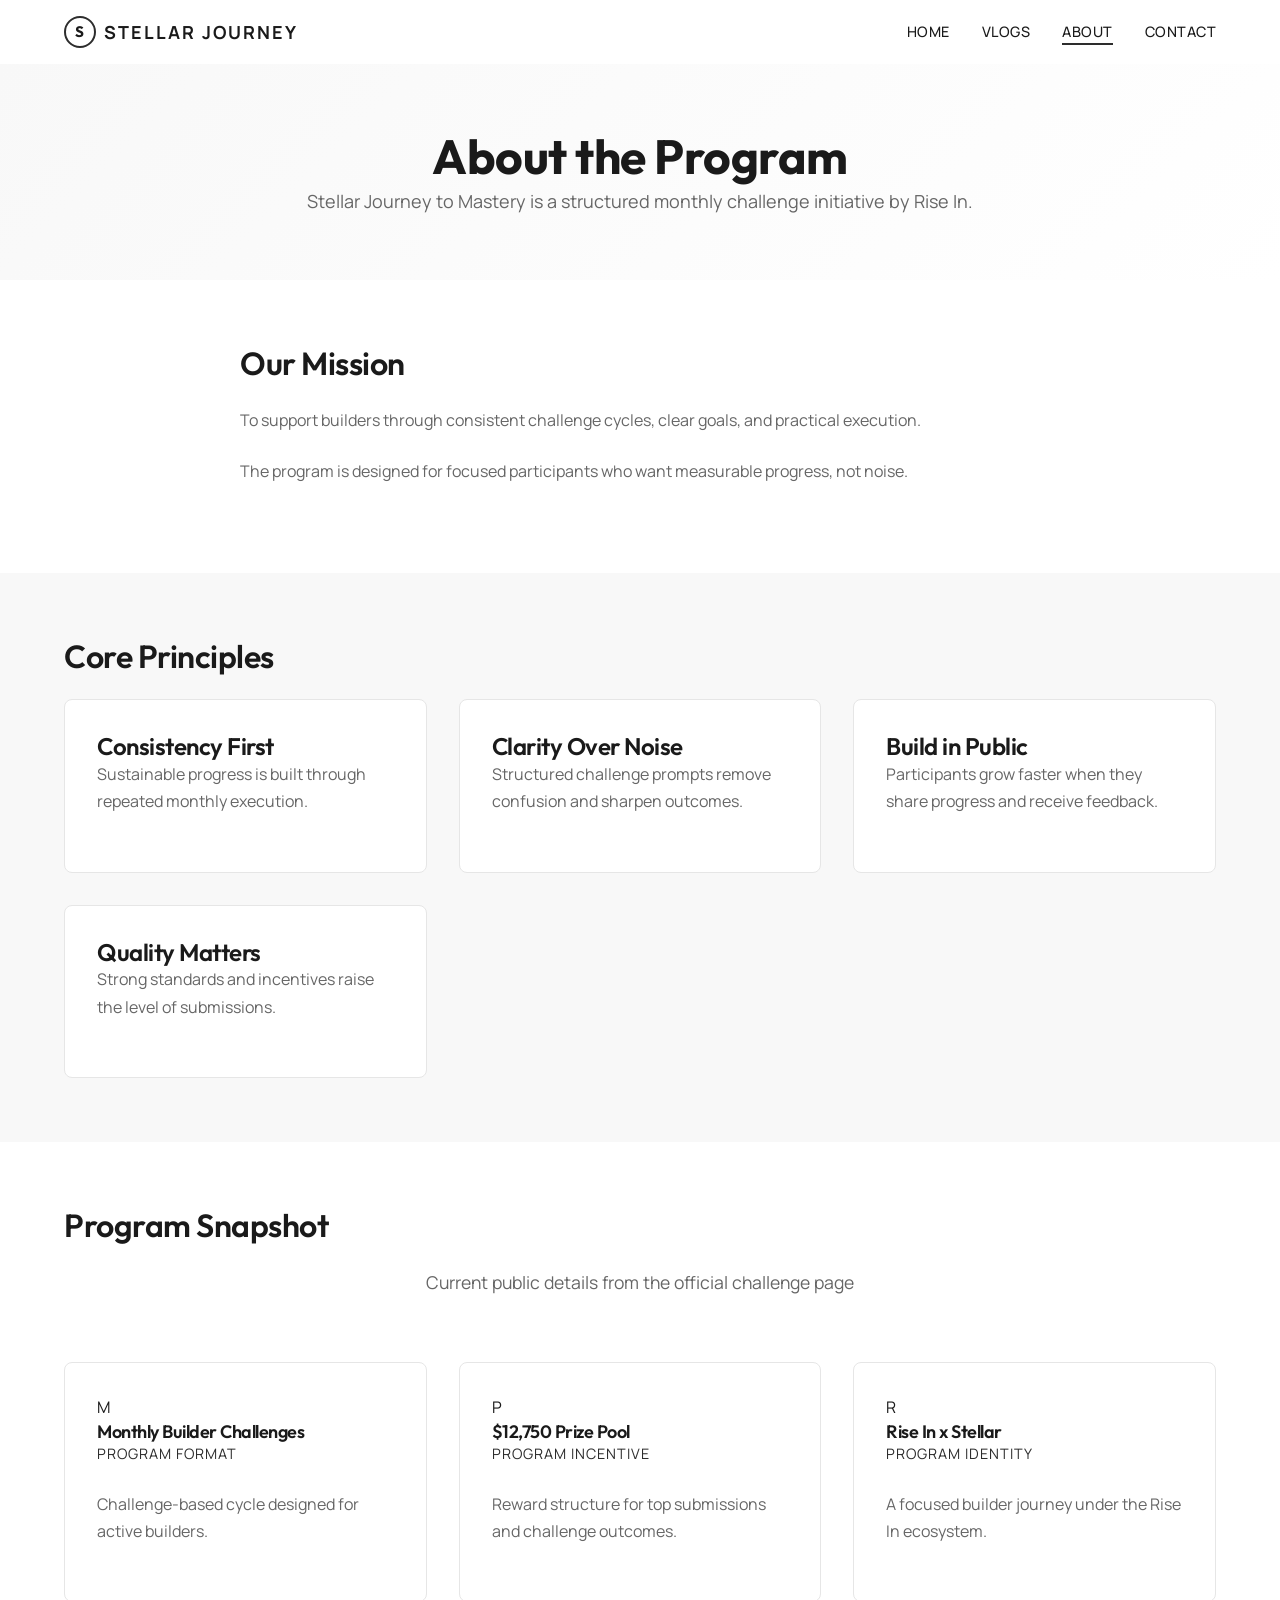
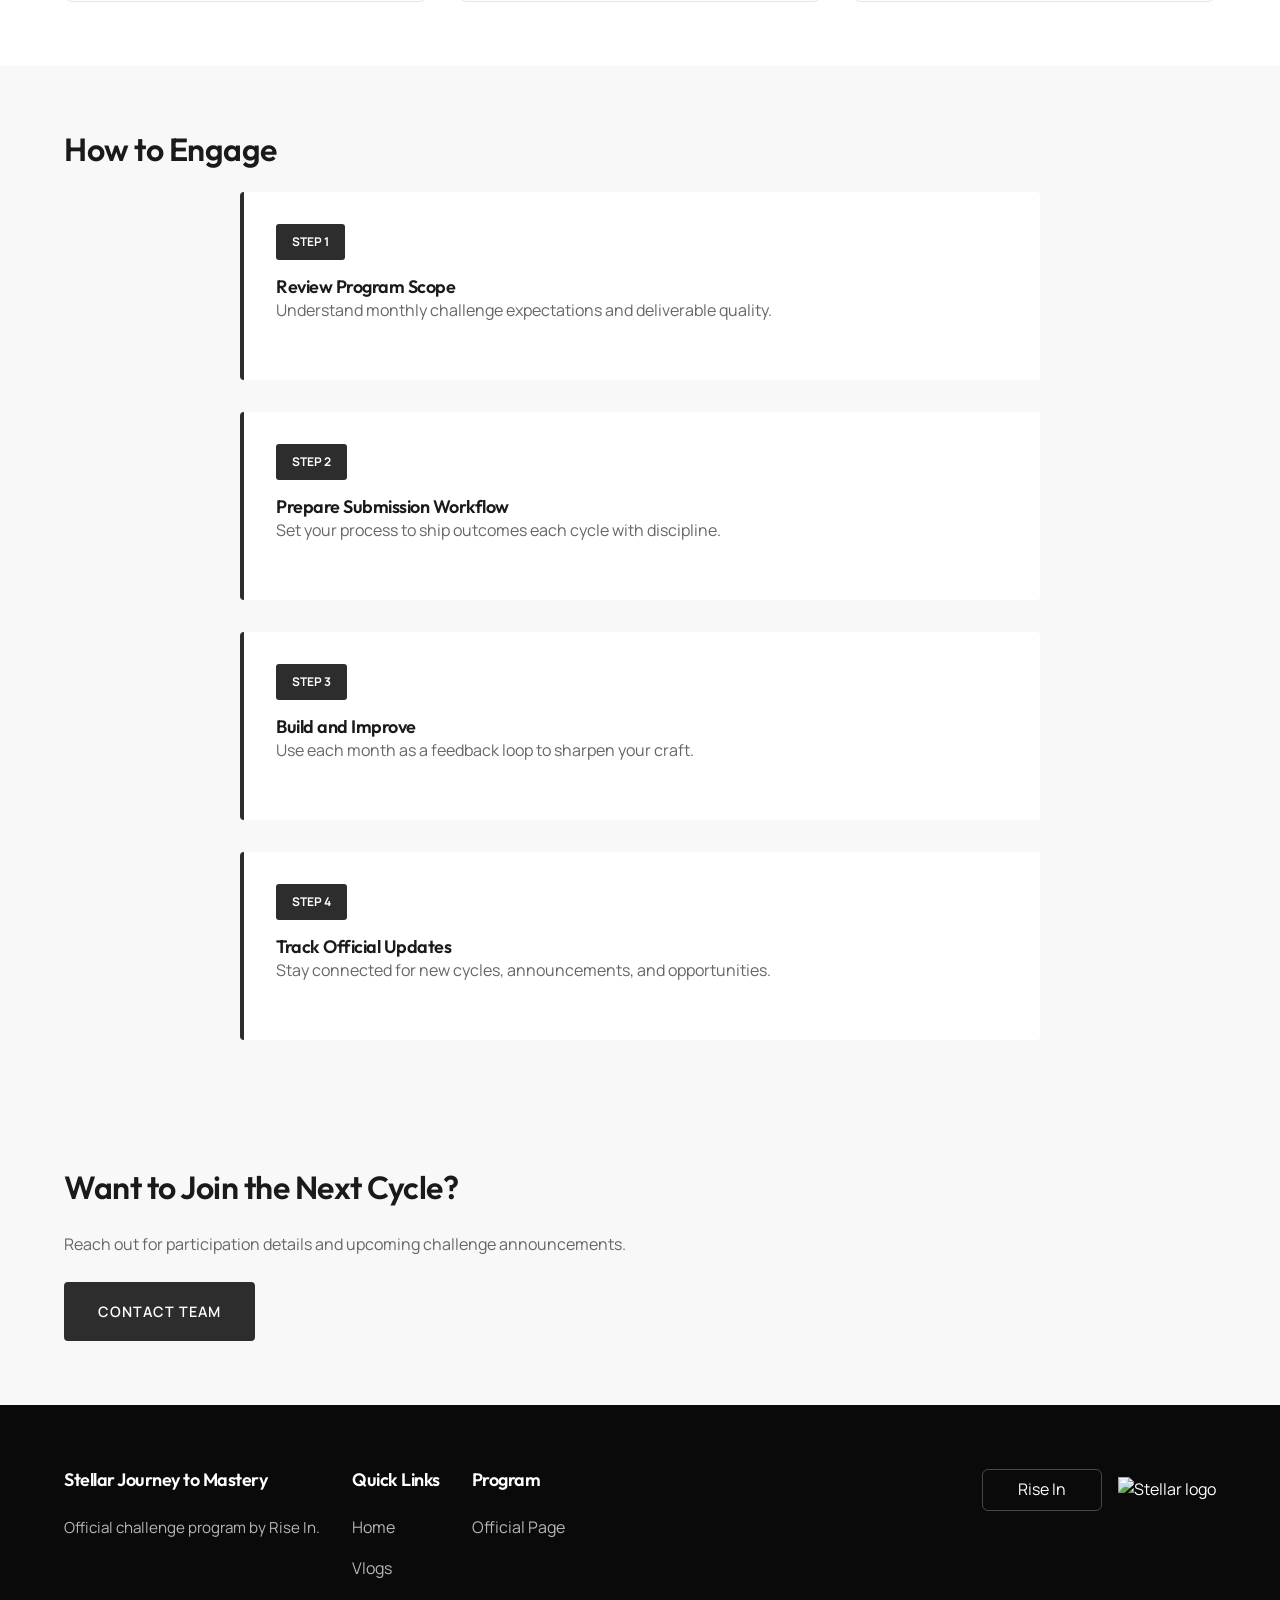
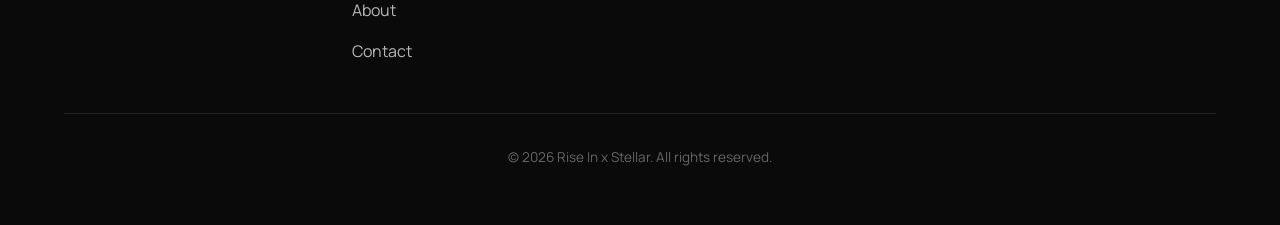
==== about.html @ b3fd6ab5 "behave like" ====
<!DOCTYPE html>
<html lang="en">
<head>
    <meta charset="UTF-8">
    <meta name="viewport" content="width=device-width, initial-scale=1.0">
    <title>About | Stellar Journey to Mastery</title>
    <link rel="stylesheet" href="styles/main.css">
</head>
<body>
    <nav class="navbar">
        <div class="navbar-container">
            <a class="logo" href="index.html"><span class="logo-mark">S</span><span class="logo-text">Stellar Journey</span></a>
            <ul class="nav-links">
                <li><a href="index.html">Home</a></li>
                <li><a href="vlogs.html">Vlogs</a></li>
                <li><a href="about.html" class="active">About</a></li>
                <li><a href="contact.html">Contact</a></li>
            </ul>
        </div>
    </nav>

    <section class="page-header">
        <div class="section-container">
            <h1>About the Program</h1>
            <p>Stellar Journey to Mastery is a structured monthly challenge initiative by Rise In.</p>
        </div>
    </section>

    <section class="mission-section">
        <div class="section-container">
            <div class="mission-content">
                <div class="mission-text">
                    <h2>Our Mission</h2>
                    <p>
                        To support builders through consistent challenge cycles, clear goals, and practical execution.
                    </p>
                    <p>
                        The program is designed for focused participants who want measurable progress, not noise.
                    </p>
                </div>
            </div>
        </div>
    </section>

    <section class="values-section">
        <div class="section-container">
            <h2>Core Principles</h2>
            <div class="values-grid">
                <div class="value-card">
                    <h3>Consistency First</h3>
                    <p>
                        Sustainable progress is built through repeated monthly execution.
                    </p>
                </div>
                <div class="value-card">
                    <h3>Clarity Over Noise</h3>
                    <p>
                        Structured challenge prompts remove confusion and sharpen outcomes.
                    </p>
                </div>
                <div class="value-card">
                    <h3>Build in Public</h3>
                    <p>
                        Participants grow faster when they share progress and receive feedback.
                    </p>
                </div>
                <div class="value-card">
                    <h3>Quality Matters</h3>
                    <p>
                        Strong standards and incentives raise the level of submissions.
                    </p>
                </div>
            </div>
        </div>
    </section>

    <section class="team-section">
        <div class="section-container">
            <h2>Program Snapshot</h2>
            <p class="team-intro">Current public details from the official challenge page</p>
            
            <div class="team-grid">
                <div class="team-member">
                    <div class="member-avatar">M</div>
                    <h4>Monthly Builder Challenges</h4>
                    <p class="member-role">Program format</p>
                    <p class="member-bio">Challenge-based cycle designed for active builders.</p>
                </div>
                <div class="team-member">
                    <div class="member-avatar">P</div>
                    <h4>$12,750 Prize Pool</h4>
                    <p class="member-role">Program incentive</p>
                    <p class="member-bio">Reward structure for top submissions and challenge outcomes.</p>
                </div>
                <div class="team-member">
                    <div class="member-avatar">R</div>
                    <h4>Rise In x Stellar</h4>
                    <p class="member-role">Program identity</p>
                    <p class="member-bio">A focused builder journey under the Rise In ecosystem.</p>
                </div>
            </div>
        </div>
    </section>

    <section class="timeline-section">
        <div class="section-container">
            <h2>How to Engage</h2>
            <div class="timeline">
                <div class="timeline-item">
                    <span class="timeline-year">Step 1</span>
                    <h4>Review Program Scope</h4>
                    <p>Understand monthly challenge expectations and deliverable quality.</p>
                </div>
                <div class="timeline-item">
                    <span class="timeline-year">Step 2</span>
                    <h4>Prepare Submission Workflow</h4>
                    <p>Set your process to ship outcomes each cycle with discipline.</p>
                </div>
                <div class="timeline-item">
                    <span class="timeline-year">Step 3</span>
                    <h4>Build and Improve</h4>
                    <p>Use each month as a feedback loop to sharpen your craft.</p>
                </div>
                <div class="timeline-item">
                    <span class="timeline-year">Step 4</span>
                    <h4>Track Official Updates</h4>
                    <p>Stay connected for new cycles, announcements, and opportunities.</p>
                </div>
            </div>
        </div>
    </section>

    <section class="cta-section">
        <div class="section-container">
            <h2>Want to Join the Next Cycle?</h2>
            <p>Reach out for participation details and upcoming challenge announcements.</p>
            <a href="contact.html" class="cta-button">Contact Team</a>
        </div>
    </section>

    <footer class="footer">
        <div class="section-container">
            <div class="footer-content">
                <div class="footer-section">
                    <h4>Stellar Journey to Mastery</h4>
                    <p>Official challenge program by Rise In.</p>
                </div>
                <div class="footer-section">
                    <h4>Quick Links</h4>
                    <ul>
                        <li><a href="index.html">Home</a></li>
                        <li><a href="vlogs.html">Vlogs</a></li>
                        <li><a href="about.html">About</a></li>
                        <li><a href="contact.html">Contact</a></li>
                    </ul>
                </div>
                <div class="footer-section">
                    <h4>Program</h4>
                    <ul>
                        <li><a href="https://www.risein.com/programs/stellar-journey-to-mastery-monthly-builder-challenges" target="_blank" rel="noopener noreferrer">Official Page</a></li>
                    </ul>
                </div>
                <div class="footer-section footer-brand">
                    <div class="brand-logo"><span>Rise In</span></div>
                    <div class="brand-logo brand-logo-image">
                        <img src="https://files.risein.com/programs/z8uqp-cohort-1773232000742png" alt="Stellar logo">
                    </div>
                </div>
            </div>
            <div class="footer-bottom">
                <p>&copy; 2026 Rise In x Stellar. All rights reserved.</p>
            </div>
        </div>
    </footer>
</body>
</html>
---- styles/main.css ----
@import url('./base.css');
@import url('./navigation.css');
@import url('./sections.css');
@import url('./forms.css');
@import url('./footer.css');
@import url('./layout.css');
@import url('./program.css');
@import url('./responsive.css');
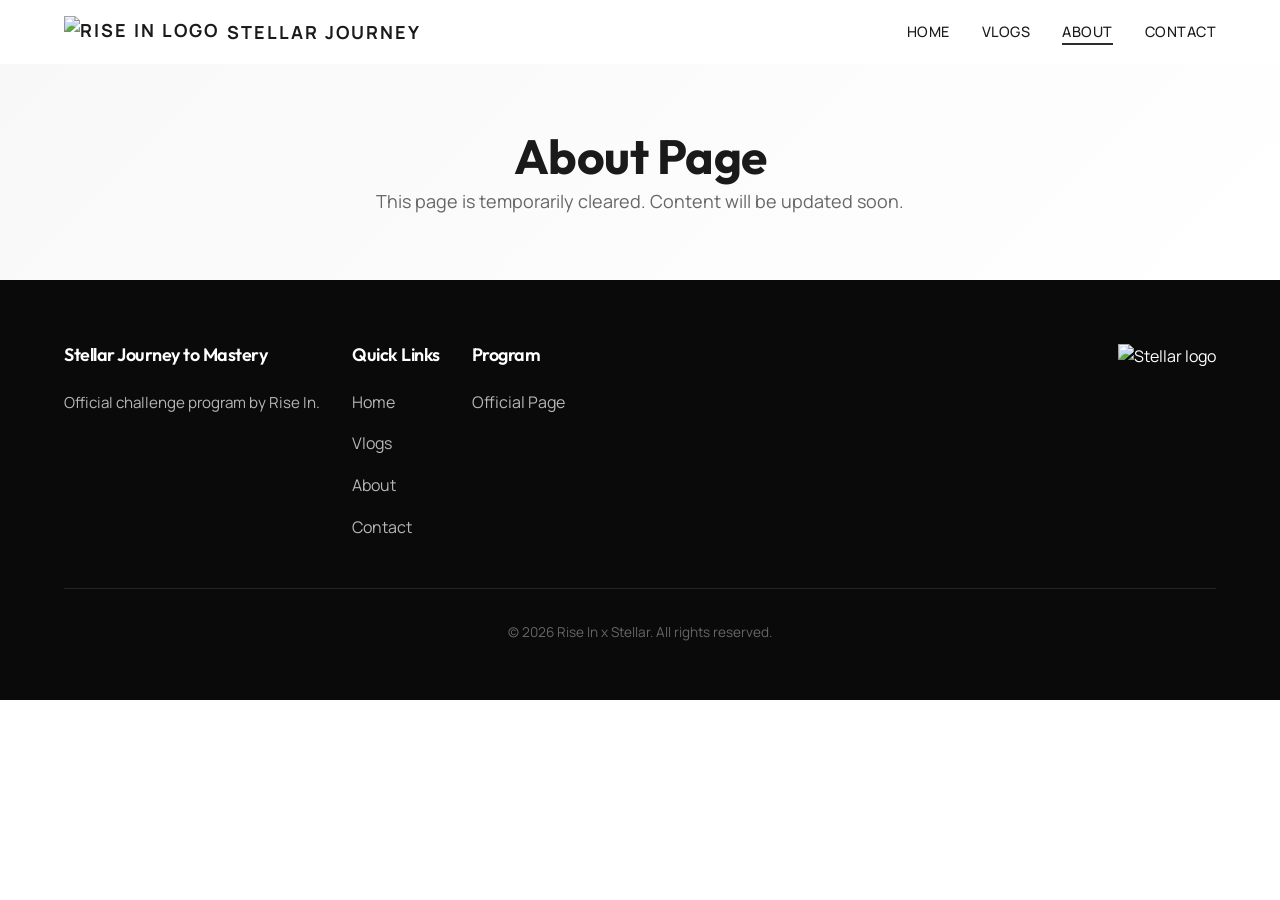
==== commit b11ff758: "Refactor blog system with JSON-driven rendering and cleaner UI. Move vlog list and post content to r" ====
--- a/about.html
+++ b/about.html
@@ -9,7 +9,7 @@
 <body>
     <nav class="navbar">
         <div class="navbar-container">
-            <a class="logo" href="index.html"><span class="logo-mark">S</span><span class="logo-text">Stellar Journey</span></a>
+            <a class="logo" href="index.html"><img class="logo-image" src="https://encrypted-tbn0.gstatic.com/images?q=tbn:ANd9GcTP0dw4Jy6Qi5VpUezdghMPkC8wgspbf4OLD30z-v4HmQ&s" alt="Rise In logo"><span class="logo-text">Stellar Journey</span></a>
             <ul class="nav-links">
                 <li><a href="index.html">Home</a></li>
                 <li><a href="vlogs.html">Vlogs</a></li>
@@ -21,120 +21,8 @@
 
     <section class="page-header">
         <div class="section-container">
-            <h1>About the Program</h1>
-            <p>Stellar Journey to Mastery is a structured monthly challenge initiative by Rise In.</p>
-        </div>
-    </section>
-
-    <section class="mission-section">
-        <div class="section-container">
-            <div class="mission-content">
-                <div class="mission-text">
-                    <h2>Our Mission</h2>
-                    <p>
-                        To support builders through consistent challenge cycles, clear goals, and practical execution.
-                    </p>
-                    <p>
-                        The program is designed for focused participants who want measurable progress, not noise.
-                    </p>
-                </div>
-            </div>
-        </div>
-    </section>
-
-    <section class="values-section">
-        <div class="section-container">
-            <h2>Core Principles</h2>
-            <div class="values-grid">
-                <div class="value-card">
-                    <h3>Consistency First</h3>
-                    <p>
-                        Sustainable progress is built through repeated monthly execution.
-                    </p>
-                </div>
-                <div class="value-card">
-                    <h3>Clarity Over Noise</h3>
-                    <p>
-                        Structured challenge prompts remove confusion and sharpen outcomes.
-                    </p>
-                </div>
-                <div class="value-card">
-                    <h3>Build in Public</h3>
-                    <p>
-                        Participants grow faster when they share progress and receive feedback.
-                    </p>
-                </div>
-                <div class="value-card">
-                    <h3>Quality Matters</h3>
-                    <p>
-                        Strong standards and incentives raise the level of submissions.
-                    </p>
-                </div>
-            </div>
-        </div>
-    </section>
-
-    <section class="team-section">
-        <div class="section-container">
-            <h2>Program Snapshot</h2>
-            <p class="team-intro">Current public details from the official challenge page</p>
-            
-            <div class="team-grid">
-                <div class="team-member">
-                    <div class="member-avatar">M</div>
-                    <h4>Monthly Builder Challenges</h4>
-                    <p class="member-role">Program format</p>
-                    <p class="member-bio">Challenge-based cycle designed for active builders.</p>
-                </div>
-                <div class="team-member">
-                    <div class="member-avatar">P</div>
-                    <h4>$12,750 Prize Pool</h4>
-                    <p class="member-role">Program incentive</p>
-                    <p class="member-bio">Reward structure for top submissions and challenge outcomes.</p>
-                </div>
-                <div class="team-member">
-                    <div class="member-avatar">R</div>
-                    <h4>Rise In x Stellar</h4>
-                    <p class="member-role">Program identity</p>
-                    <p class="member-bio">A focused builder journey under the Rise In ecosystem.</p>
-                </div>
-            </div>
-        </div>
-    </section>
-
-    <section class="timeline-section">
-        <div class="section-container">
-            <h2>How to Engage</h2>
-            <div class="timeline">
-                <div class="timeline-item">
-                    <span class="timeline-year">Step 1</span>
-                    <h4>Review Program Scope</h4>
-                    <p>Understand monthly challenge expectations and deliverable quality.</p>
-                </div>
-                <div class="timeline-item">
-                    <span class="timeline-year">Step 2</span>
-                    <h4>Prepare Submission Workflow</h4>
-                    <p>Set your process to ship outcomes each cycle with discipline.</p>
-                </div>
-                <div class="timeline-item">
-                    <span class="timeline-year">Step 3</span>
-                    <h4>Build and Improve</h4>
-                    <p>Use each month as a feedback loop to sharpen your craft.</p>
-                </div>
-                <div class="timeline-item">
-                    <span class="timeline-year">Step 4</span>
-                    <h4>Track Official Updates</h4>
-                    <p>Stay connected for new cycles, announcements, and opportunities.</p>
-                </div>
-            </div>
-        </div>
-    </section>
-
-    <section class="cta-section">
-        <div class="section-container">
-            <h2>Want to Join the Next Cycle?</h2>
-            <p>Reach out for participation details and upcoming challenge announcements.</p>
-            <a href="contact.html" class="cta-button">Contact Team</a>
+            <h1>About Page</h1>
+            <p>This page is temporarily cleared. Content will be updated soon.</p>
         </div>
     </section>
 
@@ -161,7 +49,6 @@
                     </ul>
                 </div>
                 <div class="footer-section footer-brand">
-                    <div class="brand-logo"><span>Rise In</span></div>
                     <div class="brand-logo brand-logo-image">
                         <img src="https://files.risein.com/programs/z8uqp-cohort-1773232000742png" alt="Stellar logo">
                     </div>
--- a/styles/main.css
+++ b/styles/main.css
@@ -5,4 +5,5 @@
 @import url('./footer.css');
 @import url('./layout.css');
 @import url('./program.css');
+@import url('./blogs.css');
 @import url('./responsive.css');
